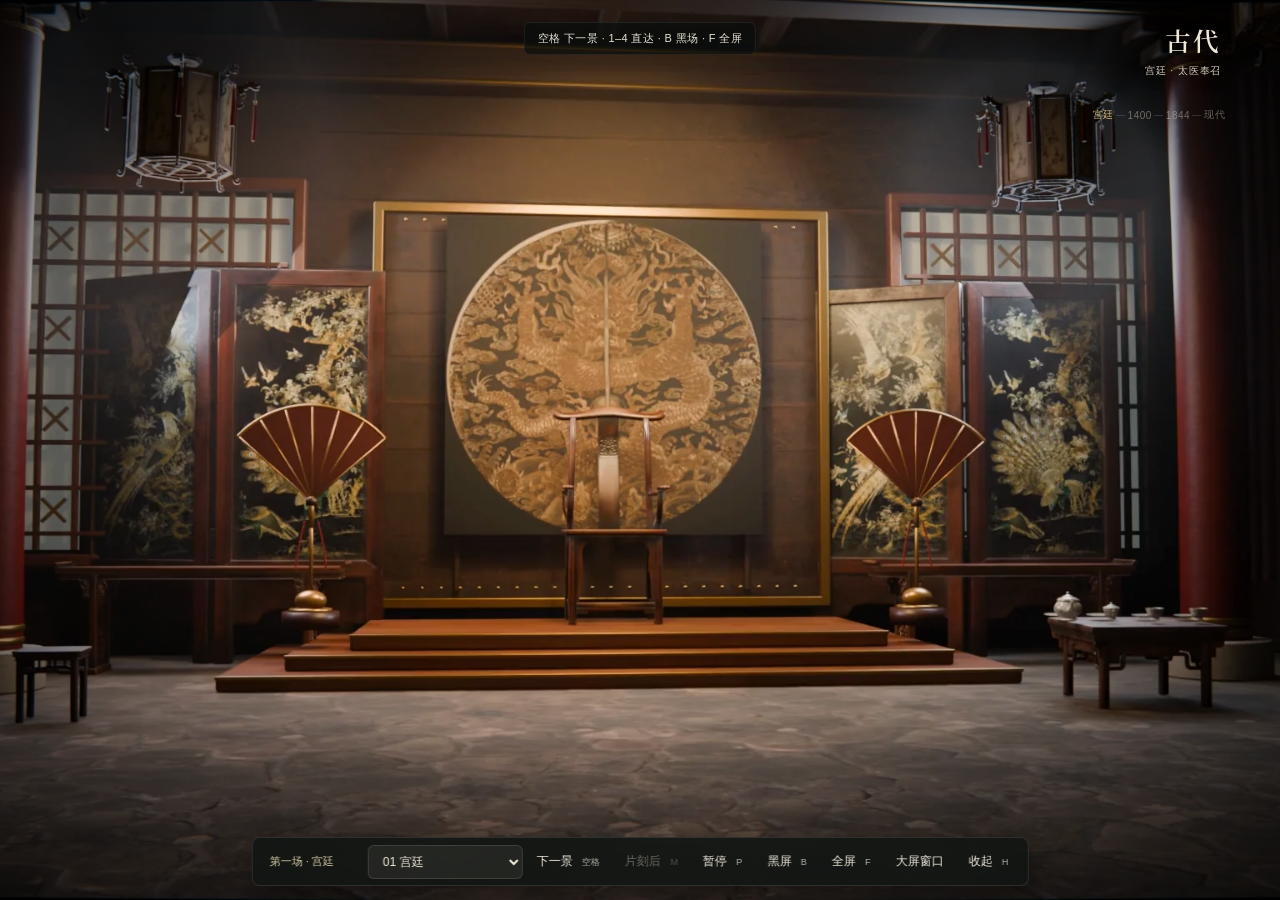
==== index.html @ 37d849ab "Deploy four-scene medical history stage v2" ====
<!doctype html>
<html lang="zh-CN">
<head>
  <meta charset="utf-8">
  <meta name="viewport" content="width=device-width,initial-scale=1,viewport-fit=cover">
  <meta name="color-scheme" content="dark">
  <meta name="theme-color" content="#080b0a">
  <meta name="apple-mobile-web-app-capable" content="yes">
  <title>陛下，请张嘴 · 沉浸式舞台</title>
  <link rel="icon" href="data:,">
  <link rel="stylesheet" href="player.css?v=8">
</head>
<body>
  <main id="stage" data-cue="palace" aria-label="《陛下，请张嘴》动态舞台">
    <video id="palace" class="scene-media visible" muted playsinline loop preload="auto" poster="media/palace-poster.webp">
      <source src="media/palace-loop.mp4" type="video/mp4">
    </video>
    <video id="clinic" class="scene-media" muted playsinline loop preload="metadata" poster="media/clinic-poster.webp">
      <source src="media/clinic-loop.mp4" type="video/mp4">
    </video>
    <video id="hartford" class="scene-media" muted playsinline loop preload="metadata" poster="media/hartford-poster.webp">
      <source src="media/hartford-loop.mp4" type="video/mp4">
    </video>
    <video id="barber" class="scene-media" muted playsinline loop preload="metadata" poster="media/barber-poster.webp">
      <source src="media/barber-loop.mp4" type="video/mp4">
    </video>

    <div id="grade" aria-hidden="true"></div>
    <div id="vignette" aria-hidden="true"></div>
    <canvas id="transition" aria-hidden="true"></canvas>
    <div id="blackout" aria-hidden="true"></div>

    <header id="era" aria-live="polite">
      <span id="era-year">古代</span>
      <span id="era-place">宫廷 · 太医奉召</span>
    </header>

    <div id="chronology" aria-label="剧情时代">
      <span class="era-node active" data-era-node="0">宫廷</span>
      <span class="era-node" data-era-node="1">1400</span>
      <span class="era-node" data-era-node="2">1844</span>
      <span class="era-node" data-era-node="3">现代</span>
    </div>

    <section id="dentalFeed" aria-label="口内摄像示意">
      <div class="feed-head"><span class="feed-live"></span><span>口内摄像</span><span>检查中</span></div>
      <svg class="tooth-graphic" viewBox="0 0 160 140" role="img" aria-label="磨牙口内影像示意">
        <defs>
          <linearGradient id="toothIvory" x1="0" y1="0" x2="0" y2="1">
            <stop offset="0" stop-color="#f6f0df"/>
            <stop offset=".55" stop-color="#dfd4ba"/>
            <stop offset="1" stop-color="#b5a98d"/>
          </linearGradient>
          <radialGradient id="oralHaze" cx=".5" cy=".42" r=".62">
            <stop offset="0" stop-color="#263c3a"/>
            <stop offset=".58" stop-color="#101c1c"/>
            <stop offset="1" stop-color="#060b0b"/>
          </radialGradient>
        </defs>
        <rect width="160" height="140" fill="url(#oralHaze)"/>
        <path class="tooth-shadow" d="M80 18C68 14 58 19 54 30C49 43 54 56 62 66C68 74 67 86 66 98C65 113 69 125 76 126C82 127 83 113 85 102C87 94 91 94 94 102C97 112 98 126 104 126C112 126 114 112 112 97C110 84 114 73 120 64C127 53 127 38 119 28C111 18 98 17 88 25C85 27 83 27 80 18Z"/>
        <path class="tooth-fill" d="M80 18C68 14 58 19 54 30C49 43 54 56 62 66C68 74 67 86 66 98C65 113 69 125 76 126C82 127 83 113 85 102C87 94 91 94 94 102C97 112 98 126 104 126C112 126 114 112 112 97C110 84 114 73 120 64C127 53 127 38 119 28C111 18 98 17 88 25C85 27 83 27 80 18Z"/>
        <path class="tooth-neck" d="M54 69C70 77 92 77 111 67"/>
        <path class="tooth-groove" d="M69 30C69 43 72 55 78 66M89 30C89 43 85 56 81 66"/>
        <path class="tooth-root" d="M70 78C68 92 69 108 73 119M101 77C105 91 103 107 99 118"/>
        <line class="scan-line" x1="8" y1="12" x2="152" y2="12"/>
      </svg>
      <div class="feed-meta"><span>影像</span><span>患牙 · 待检查</span></div>
    </section>

    <div id="moment" aria-live="polite">片刻后</div>
    <div id="warp" aria-hidden="true">
      <div class="warp-ring ring-one"></div>
      <div class="warp-ring ring-two"></div>
      <div class="warp-ring ring-three"></div>
      <span id="warpLabel">先到现代</span>
    </div>
    <div id="portal" aria-hidden="true">
      <div class="portal-core"></div>
      <div class="portal-ray"></div>
    </div>

    <div id="hint" aria-live="polite">空格 下一景 · 1–4 直达 · B 黑场 · F 全屏</div>

    <nav id="hud" aria-label="舞台控制">
      <span id="state">第一场 · 宫廷</span>
      <label class="scene-picker" aria-label="选择剧情画面">
        <select id="sceneSelect">
          <option value="0">01 宫廷</option>
          <option value="1">02 1400 理发铺</option>
          <option value="2">03 1844 哈特福德</option>
          <option value="3">04 现代口腔科</option>
        </select>
      </label>
      <button id="next">下一景 <kbd>空格</kbd></button>
      <button id="momentButton">片刻后 <kbd>M</kbd></button>
      <button id="pause">暂停 <kbd>P</kbd></button>
      <button id="black">黑屏 <kbd>B</kbd></button>
      <button id="fullscreen">全屏 <kbd>F</kbd></button>
      <button id="openOutput" title="让大屏与笔记本分别显示">大屏窗口</button>
      <button id="hide">收起 <kbd>H</kbd></button>
    </nav>

    <button id="start" hidden>点击播放</button>
    <div id="error" role="alert" hidden></div>

    <section id="portraitGate" aria-label="横屏提示">
      <div class="landscape-mark" aria-hidden="true">
        <svg viewBox="0 0 64 64"><path d="M21 9h27c4 0 7 3 7 7v27c0 4-3 7-7 7H21c-4 0-7-3-7-7V16c0-4 3-7 7-7Z"/><path d="M9 22V9h13M28 42 17 53m0 0v-8m0 8h8"/></svg>
      </div>
      <h2>请横屏观看</h2>
      <p>舞台会自动铺满屏幕</p>
      <button id="enterLandscape">进入全屏</button>
    </section>
  </main>
  <script src="player.js?v=8"></script>
</body>
</html>
---- player.css ----
@font-face {
  font-family: "StageSerif";
  src: url("assets/fonts/stage-title.ttf") format("truetype");
  font-display: swap;
  font-weight: 600;
}

:root {
  color-scheme: dark;
  --ink: #f2ecdf;
  --muted: #c2beb3;
  --accent: #d7b878;
  --accent-rgb: 215, 184, 120;
  --panel: #101412d9;
  --line: #ffffff24;
}

* {
  box-sizing: border-box;
}

html,
body {
  width: 100%;
  height: 100%;
  margin: 0;
  overflow: hidden;
  background: #000;
  color: var(--ink);
  font-family: "Microsoft YaHei", "Noto Sans SC", "Segoe UI", sans-serif;
}

button,
select {
  font: inherit;
  color: inherit;
}

button {
  border: 1px solid transparent;
  border-radius: 6px;
  background: transparent;
  padding: 8px 10px;
  cursor: pointer;
  white-space: nowrap;
}

button:hover {
  background: #ffffff13;
}

button:focus-visible,
select:focus-visible {
  outline: 2px solid var(--accent);
  outline-offset: 2px;
}

button:disabled {
  cursor: wait;
  opacity: 0.4;
}

kbd {
  margin-left: 6px;
  color: #b4b1a8;
  font: 9px/1 "Segoe UI", sans-serif;
}

#stage {
  position: fixed;
  inset: 0;
  width: 100vw;
  height: 100vh;
  height: 100dvh;
  overflow: hidden;
  isolation: isolate;
  background: #070908;
}

.scene-media {
  position: absolute;
  inset: 0;
  width: 100%;
  height: 100%;
  object-fit: cover;
  object-position: center 52%;
  opacity: 0;
  filter: saturate(0.94) contrast(1.03);
  transition: opacity 0.45s ease;
  background: #080a09;
}

.scene-media.visible {
  opacity: 1;
}

#stage[data-cue="barber"] #barber {
  object-position: center 49%;
}

#grade,
#vignette,
#transition,
#blackout {
  position: absolute;
  inset: 0;
  pointer-events: none;
}

#grade {
  z-index: 1;
  background:
    linear-gradient(180deg, #07090824 0%, transparent 24%, transparent 72%, #05070678 100%),
    radial-gradient(ellipse at 14% 28%, rgb(var(--accent-rgb) / 0.08), transparent 42%);
  transition: background 0.8s ease;
}

#stage[data-cue="clinic"] {
  --accent: #a9d8d2;
  --accent-rgb: 169, 216, 210;
}

#stage[data-cue="clinic"] #grade {
  background:
    linear-gradient(180deg, #eafaff13, transparent 30%, transparent 68%, #06212552),
    radial-gradient(ellipse at 82% 22%, #d9fff224, transparent 40%);
}

#stage[data-cue="hartford"] {
  --accent: #c9a469;
  --accent-rgb: 201, 164, 105;
}

#stage[data-cue="hartford"] #grade {
  background:
    linear-gradient(180deg, #0d14101f, transparent 25%, transparent 70%, #05050490),
    linear-gradient(110deg, transparent 45%, #d9f1ff0d 66%, transparent 78%);
}

#stage[data-cue="barber"] {
  --accent: #c68c52;
  --accent-rgb: 198, 140, 82;
}

#stage[data-cue="barber"] #grade {
  background:
    linear-gradient(180deg, #0c070322, transparent 24%, transparent 68%, #08040298),
    radial-gradient(ellipse at 20% 44%, #d8833720, transparent 42%);
}

#stage[data-cue="return"] {
  --accent: #e2c486;
  --accent-rgb: 226, 196, 134;
}

#vignette {
  z-index: 1;
  background: radial-gradient(ellipse at center, transparent 48%, #0000005c 76%, #000000b8 100%);
}

#transition {
  z-index: 3;
  width: 100%;
  height: 100%;
  opacity: 0;
}

#blackout {
  z-index: 20;
  background: #000;
  opacity: 0;
  transition: opacity 0.2s ease;
}

#blackout.active {
  opacity: 1;
}

#era {
  position: absolute;
  z-index: 5;
  top: max(22px, env(safe-area-inset-top));
  right: max(3.5vw, env(safe-area-inset-right));
  display: flex;
  flex-direction: column;
  align-items: flex-end;
  gap: 6px;
  padding-right: 14px;
  border-right: 1px solid rgb(var(--accent-rgb) / 0.55);
  color: #eee6d7;
  text-align: right;
  text-shadow: 0 2px 14px #000c;
  pointer-events: none;
}

#era-year {
  font-family: "StageSerif", "Songti SC", SimSun, serif;
  font-size: clamp(20px, 2vw, 38px);
  font-weight: 600;
  letter-spacing: 0.08em;
}

#era-place {
  color: #d4ccbc;
  font-size: clamp(10px, 0.82vw, 16px);
  letter-spacing: 0.08em;
}

#stage[data-cue="clinic"] #era {
  color: #133f40;
  text-shadow: 0 2px 18px #ffffffb8;
  border-color: #235c5e99;
}

#stage[data-cue="clinic"] #era {
  border-radius: 6px;
}

#stage[data-cue="clinic"] #era {
  padding: 8px 14px;
  background: #effffd52;
  backdrop-filter: blur(7px);
}

#stage[data-cue="clinic"] #era-place {
  color: #315d5e;
}

#chronology {
  position: absolute;
  z-index: 5;
  top: 104px;
  right: max(3.9vw, env(safe-area-inset-right));
  display: flex;
  align-items: center;
  gap: 4px;
  color: #bdb7aa;
  font-size: 10px;
  letter-spacing: 0.05em;
  pointer-events: none;
}

.era-node {
  position: relative;
  padding: 4px 5px;
  opacity: 0.52;
}

.era-node + .era-node::before {
  content: "";
  position: absolute;
  top: 50%;
  left: -7px;
  width: 9px;
  height: 1px;
  background: #ffffff45;
}

.era-node.active {
  color: var(--accent);
  opacity: 1;
}

.era-node.passed {
  opacity: 0.82;
}

#stage[data-cue="clinic"] #chronology {
  color: #456c6d;
  text-shadow: 0 1px 8px #fff;
}

#hint {
  position: absolute;
  z-index: 6;
  top: max(22px, env(safe-area-inset-top));
  left: 50%;
  padding: 8px 13px;
  border: 1px solid #ffffff13;
  border-radius: 6px;
  background: #0b0f0db3;
  color: #e6e0d3;
  font-size: 11px;
  letter-spacing: 0.035em;
  white-space: nowrap;
  pointer-events: none;
  transform: translateX(-50%);
  transition: opacity 0.3s ease;
}

#hud {
  position: absolute;
  z-index: 10;
  left: 50%;
  bottom: max(14px, env(safe-area-inset-bottom));
  display: flex;
  align-items: center;
  gap: 3px;
  max-width: calc(100vw - 24px);
  padding: 6px 8px;
  border: 1px solid #ffffff1c;
  border-radius: 8px;
  background: var(--panel);
  box-shadow: 0 10px 36px #0008;
  font-size: 12px;
  backdrop-filter: blur(18px);
  transform: translateX(-50%);
  transition: opacity 0.25s ease, transform 0.25s ease;
}

#state {
  min-width: 104px;
  padding: 0 9px;
  color: #d8cba9;
  font-size: 11px;
  white-space: nowrap;
}

.scene-picker {
  position: relative;
}

#sceneSelect {
  min-width: 122px;
  height: 34px;
  padding: 0 28px 0 10px;
  border: 1px solid #ffffff1f;
  border-radius: 6px;
  color: #f1eadb;
  background: #f1eadb12;
  font-size: 12px;
  cursor: pointer;
}

#sceneSelect option {
  color: #eee8dc;
  background: #151a18;
}

body.ui-hidden #hud {
  opacity: 0;
  pointer-events: none;
  transform: translate(-50%, 12px);
}

body.ui-hidden #hint {
  opacity: 0;
}

body.ui-hidden #stage {
  cursor: none;
}

body.output #hud,
body.output #hint,
body.output #portraitGate {
  display: none;
}

body.blacked #era,
body.blacked #chronology,
body.blacked #dentalFeed,
body.blacked #moment,
body.blacked #warp,
body.blacked #portal,
body.blacked #hint,
body.blacked #hud {
  display: none;
}

#dentalFeed {
  position: absolute;
  z-index: 6;
  right: 4%;
  bottom: 17%;
  width: clamp(126px, 10.5vw, 176px);
  padding: 7px;
  border: 1px solid #a4d8d254;
  border-radius: 8px;
  color: #dffbf8;
  background: #071314c4;
  box-shadow: 0 8px 24px #00151666;
  opacity: 0;
  pointer-events: none;
  transform: translateY(10px);
  transition: opacity 0.45s ease, transform 0.45s ease;
  backdrop-filter: blur(8px);
}

#stage[data-cue="clinic"] #dentalFeed {
  opacity: 1;
  transform: translateY(0);
}

.feed-head,
.feed-meta {
  display: flex;
  align-items: center;
  justify-content: space-between;
  gap: 8px;
  color: #9cc8c5;
  font-size: 9px;
  letter-spacing: 0.06em;
}

.feed-live {
  width: 5px;
  height: 5px;
  border-radius: 50%;
  background: #7fe1cf;
  box-shadow: 0 0 9px #7fe1cf;
}

.tooth-graphic {
  display: block;
  width: 100%;
  height: clamp(98px, 12.5vh, 132px);
  margin: 5px 0 2px;
  overflow: hidden;
  border-top: 1px solid #b5e5df1a;
  border-bottom: 1px solid #b5e5df1a;
  background: #071110;
}

.tooth-shadow {
  fill: #0007;
  transform: translate(2px, 3px);
}

.tooth-fill {
  fill: url("#toothIvory");
  stroke: #efe5cfcc;
  stroke-width: 1.4;
}

.tooth-neck,
.tooth-root {
  fill: none;
  stroke: #756a55a8;
  stroke-width: 1.3;
  stroke-linecap: round;
}

.tooth-groove {
  fill: none;
  stroke: #8d7e6299;
  stroke-width: 1.4;
  stroke-linecap: round;
}

.scan-line {
  stroke: #88e4d2;
  stroke-width: 1.4;
  filter: drop-shadow(0 0 5px #7fe9d6);
  animation: dentalScan 2.8s linear infinite;
}

#moment {
  position: absolute;
  z-index: 7;
  top: 50%;
  left: 50%;
  padding: 12px 28px;
  border-top: 1px solid #d6e9e343;
  border-bottom: 1px solid #d6e9e343;
  color: #1a4444;
  background: #e9f5f2c7;
  font-family: StageSerif, "Songti SC", SimSun, serif;
  font-size: clamp(28px, 3.4vw, 58px);
  letter-spacing: 0.24em;
  opacity: 0;
  pointer-events: none;
  transform: translate(-50%, -50%) scale(0.94);
  white-space: nowrap;
}

#moment.active {
  animation: momentCard 3.2s ease both;
}

#warp {
  position: absolute;
  z-index: 4;
  inset: 0;
  display: grid;
  place-items: center;
  overflow: hidden;
  opacity: 0;
  pointer-events: none;
}

#warp.active {
  opacity: 1;
}

#warp::before {
  content: "";
  position: absolute;
  inset: 8%;
  border: 1px solid #d5edff45;
  border-radius: 50%;
  filter: blur(1px);
  animation: warpPulse 2.2s ease-out both;
}

.warp-ring {
  position: absolute;
  border: 1px solid #e9f9ff7a;
  border-radius: 50%;
  box-shadow: 0 0 40px #9ed5e555, inset 0 0 30px #d9edf055;
  animation: warpRing 2.4s cubic-bezier(0.2, 0.7, 0.2, 1) both;
}

.ring-one {
  width: 14vmin;
  height: 14vmin;
}

.ring-two {
  width: 34vmin;
  height: 34vmin;
  animation-delay: 0.1s;
}

.ring-three {
  width: 62vmin;
  height: 62vmin;
  animation-delay: 0.2s;
}

#warpLabel {
  position: relative;
  color: #effbff;
  font-family: StageSerif, "Songti SC", SimSun, serif;
  font-size: clamp(18px, 1.7vw, 32px);
  letter-spacing: 0.38em;
  text-shadow: 0 0 24px #b9e7f0;
  animation: warpLabel 2.3s ease both;
}

#portal {
  position: absolute;
  z-index: 8;
  top: 0;
  right: 0;
  width: 30vw;
  height: 100%;
  overflow: hidden;
  opacity: 0;
  pointer-events: none;
}

#portal.active {
  animation: portalIn 2.8s ease-in-out both;
}

.portal-core {
  position: absolute;
  top: 50%;
  right: 5vw;
  width: min(24vw, 390px);
  aspect-ratio: 0.44;
  border: 2px solid #e7fbffd9;
  border-radius: 50%;
  background: #dffbff16;
  box-shadow:
    0 0 20px #c9f1ffc4,
    0 0 80px #a8dce788,
    inset 0 0 45px #d7f8ff8c;
  transform: translateY(-50%);
}

.portal-ray {
  position: absolute;
  top: -12%;
  right: 6vw;
  width: 30vw;
  height: 124%;
  background: linear-gradient(90deg, transparent, #d5f5ff1f 45%, #e9fcff59 51%, transparent);
  filter: blur(12px);
  transform: skewX(-7deg);
}

#portal span {
  position: absolute;
  top: 50%;
  right: 9.2vw;
  color: #f2ffff;
  font-family: StageSerif, "Songti SC", SimSun, serif;
  font-size: clamp(15px, 1.5vw, 26px);
  letter-spacing: 0.28em;
  writing-mode: vertical-rl;
  transform: translateY(-50%);
  text-shadow: 0 0 18px #d6f7ff;
}

#start {
  position: absolute;
  z-index: 15;
  top: 50%;
  left: 50%;
  padding: 13px 24px;
  border-color: #e3d1aa80;
  background: #111b18e8;
  transform: translate(-50%, -50%);
}

#error {
  position: absolute;
  z-index: 15;
  left: 20px;
  bottom: 20px;
  max-width: min(500px, calc(100vw - 40px));
  padding: 10px 14px;
  border-radius: 6px;
  background: #3a1714e8;
  font-size: 12px;
}

#portraitGate {
  position: absolute;
  z-index: 50;
  inset: 0;
  display: none;
  place-items: center;
  align-content: center;
  gap: 10px;
  padding: 34px;
  background: #060807f2;
  text-align: center;
}

body.needs-landscape #portraitGate {
  display: grid;
}

.landscape-mark {
  display: grid;
  place-items: center;
  width: 76px;
  height: 76px;
  margin-bottom: 4px;
  border: 1px solid #d7c49744;
  border-radius: 50%;
  color: #d9c493;
}

.landscape-mark svg {
  width: 38px;
  fill: none;
  stroke: currentColor;
  stroke-width: 2.4;
  stroke-linecap: round;
  stroke-linejoin: round;
}

#portraitGate h2 {
  margin: 3px 0 0;
  font-family: StageSerif, "Songti SC", SimSun, serif;
  font-size: clamp(28px, 9vw, 40px);
  font-weight: 600;
  letter-spacing: 0.12em;
}

#portraitGate p {
  margin: 0 0 8px;
  color: #aaa59a;
  font-size: 13px;
  letter-spacing: 0.06em;
}

#enterLandscape {
  padding: 11px 24px;
  border-color: #dfca936b;
  background: #d8c28d17;
  color: #ede0c3;
}

@keyframes dentalScan {
  0% { transform: translateY(-2px); opacity: 0; }
  12% { opacity: 1; }
  82% { opacity: 1; }
  100% { transform: translateY(122px); opacity: 0; }
}

@keyframes momentCard {
  0% { opacity: 0; transform: translate(-50%, -50%) scale(0.94); }
  10%, 74% { opacity: 1; transform: translate(-50%, -50%) scale(1); }
  100% { opacity: 0; transform: translate(-50%, -50%) scale(1.02); }
}

@keyframes warpRing {
  0% { opacity: 0; transform: scale(0.35); }
  20% { opacity: 0.8; }
  100% { opacity: 0; transform: scale(2.2); }
}

@keyframes warpPulse {
  0% { opacity: 0; transform: scale(0.88); }
  26% { opacity: 0.8; }
  100% { opacity: 0; transform: scale(1.12); }
}

@keyframes warpLabel {
  0%, 8% { opacity: 0; letter-spacing: 0.58em; filter: blur(6px); }
  28%, 72% { opacity: 1; letter-spacing: 0.38em; filter: blur(0); }
  100% { opacity: 0; letter-spacing: 0.2em; filter: blur(4px); }
}

@keyframes portalIn {
  0% { opacity: 0; transform: translateX(24%); filter: blur(6px); }
  18%, 68% { opacity: 1; transform: translateX(0); filter: blur(0); }
  100% { opacity: 0; transform: translateX(8%); filter: blur(4px); }
}

@media (prefers-reduced-motion: reduce) {
  .scene-media,
  #dentalFeed,
  .scan-line,
  #warp,
  #portal {
    animation: none !important;
    transition: none !important;
  }
}

@media (max-width: 1120px) {
  #hint {
    display: none;
  }

  #hud {
    gap: 1px;
    padding: 5px 6px;
  }

  #state {
    display: none;
  }

  #hud kbd {
    display: none;
  }

  #chronology {
    top: 86px;
  }
}

@media (max-width: 820px) and (orientation: landscape) {
  #era {
    top: max(11px, env(safe-area-inset-top));
    right: 18px;
  }

  #chronology,
  #openOutput,
  #momentButton {
    display: none;
  }

  #dentalFeed {
    right: 3%;
    bottom: 17%;
    width: 132px;
  }

  .tooth-graphic {
    height: 104px;
  }

  #hud {
    right: max(8px, env(safe-area-inset-right));
    bottom: max(7px, env(safe-area-inset-bottom));
    left: max(8px, env(safe-area-inset-left));
    justify-content: center;
    flex-wrap: wrap;
    max-width: none;
    font-size: 11px;
    transform: none;
  }

  #hud button {
    padding: 7px 8px;
  }

  #sceneSelect {
    min-width: 112px;
    height: 31px;
    font-size: 11px;
  }

  body.ui-hidden #hud {
    transform: translateY(10px);
  }
}

@media (max-width: 620px) and (orientation: landscape) {
  #pause {
    display: none;
  }

  #dentalFeed {
    bottom: 23%;
  }
}

@media (max-height: 500px) and (orientation: landscape) {
  #dentalFeed {
    bottom: 22%;
    width: 118px;
  }

  .tooth-graphic {
    height: 88px;
  }

  .feed-head,
  .feed-meta {
    font-size: 8px;
  }
}
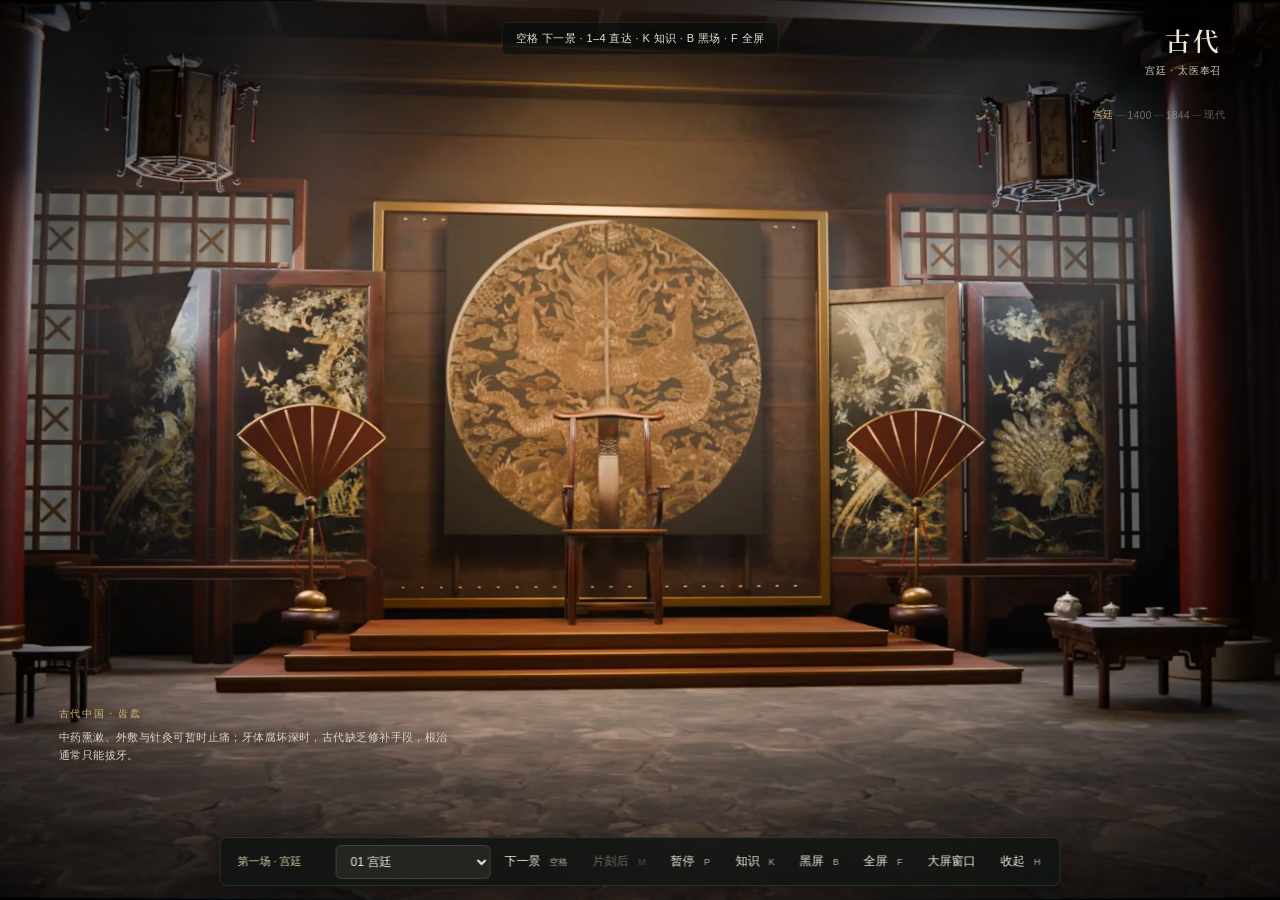
==== commit d564c779: "Align stage with four-scene script and knowledge layer" ====
--- a/index.html
+++ b/index.html
@@ -8,7 +8,7 @@
   <meta name="apple-mobile-web-app-capable" content="yes">
   <title>陛下，请张嘴 · 沉浸式舞台</title>
   <link rel="icon" href="data:,">
-  <link rel="stylesheet" href="player.css?v=8">
+  <link rel="stylesheet" href="player.css?v=9">
 </head>
 <body>
   <main id="stage" data-cue="palace" aria-label="《陛下，请张嘴》动态舞台">
@@ -34,6 +34,11 @@
       <span id="era-year">古代</span>
       <span id="era-place">宫廷 · 太医奉召</span>
     </header>
+
+    <aside id="knowledge" aria-live="polite">
+      <span id="knowledge-kicker">古代中国 · 齿蠹</span>
+      <p id="knowledge-text">中药熏漱、外敷与针灸可暂时止痛；牙体腐坏深时，古代缺乏修补手段，根治通常只能拔牙。</p>
+    </aside>
 
     <div id="chronology" aria-label="剧情时代">
       <span class="era-node active" data-era-node="0">宫廷</span>
@@ -80,7 +85,7 @@
       <div class="portal-ray"></div>
     </div>
 
-    <div id="hint" aria-live="polite">空格 下一景 · 1–4 直达 · B 黑场 · F 全屏</div>
+    <div id="hint" aria-live="polite">空格 下一景 · 1–4 直达 · K 知识 · B 黑场 · F 全屏</div>
 
     <nav id="hud" aria-label="舞台控制">
       <span id="state">第一场 · 宫廷</span>
@@ -95,6 +100,7 @@
       <button id="next">下一景 <kbd>空格</kbd></button>
       <button id="momentButton">片刻后 <kbd>M</kbd></button>
       <button id="pause">暂停 <kbd>P</kbd></button>
+      <button id="knowledgeToggle" aria-pressed="true">知识 <kbd>K</kbd></button>
       <button id="black">黑屏 <kbd>B</kbd></button>
       <button id="fullscreen">全屏 <kbd>F</kbd></button>
       <button id="openOutput" title="让大屏与笔记本分别显示">大屏窗口</button>
@@ -113,6 +119,6 @@
       <button id="enterLandscape">进入全屏</button>
     </section>
   </main>
-  <script src="player.js?v=8"></script>
+  <script src="player.js?v=9"></script>
 </body>
 </html>
--- a/player.css
+++ b/player.css
@@ -224,6 +224,50 @@
 
 #stage[data-cue="clinic"] #era-place {
   color: #315d5e;
+}
+
+#knowledge {
+  position: absolute;
+  z-index: 5;
+  bottom: 15%;
+  left: max(3.5vw, env(safe-area-inset-left));
+  width: min(410px, 34vw);
+  padding-left: 14px;
+  border-left: 1px solid rgb(var(--accent-rgb) / 0.62);
+  color: #ddd3c1;
+  text-shadow: 0 2px 14px #000d;
+  pointer-events: none;
+  transition: opacity 0.35s ease, transform 0.35s ease, visibility 0.35s;
+}
+
+#knowledge-kicker {
+  display: block;
+  margin-bottom: 7px;
+  color: var(--accent);
+  font-size: clamp(10px, 0.78vw, 14px);
+  letter-spacing: 0.16em;
+}
+
+#knowledge p {
+  margin: 0;
+  font-size: clamp(11px, 0.86vw, 16px);
+  line-height: 1.7;
+  letter-spacing: 0.04em;
+}
+
+#stage[data-cue="clinic"] #knowledge {
+  color: #214849;
+  text-shadow: 0 1px 10px #ffffffcc;
+}
+
+#stage[data-cue="clinic"] #knowledge-kicker {
+  color: #2f6666;
+}
+
+body.knowledge-hidden #knowledge {
+  visibility: hidden;
+  opacity: 0;
+  transform: translateY(8px);
 }
 
 #chronology {
@@ -359,6 +403,7 @@
 
 body.blacked #era,
 body.blacked #chronology,
+body.blacked #knowledge,
 body.blacked #dentalFeed,
 body.blacked #moment,
 body.blacked #warp,
@@ -745,6 +790,11 @@
   #chronology {
     top: 86px;
   }
+
+  #knowledge {
+    bottom: 14%;
+    width: min(390px, 44vw);
+  }
 }
 
 @media (max-width: 820px) and (orientation: landscape) {
@@ -763,6 +813,12 @@
     right: 3%;
     bottom: 17%;
     width: 132px;
+  }
+
+  #knowledge {
+    bottom: 29%;
+    left: 3%;
+    width: 47vw;
   }
 
   .tooth-graphic {
@@ -803,6 +859,16 @@
   #dentalFeed {
     bottom: 23%;
   }
+
+  #knowledge {
+    bottom: 34%;
+    width: 52vw;
+  }
+
+  #knowledge p {
+    font-size: 10px;
+    line-height: 1.45;
+  }
 }
 
 @media (max-height: 500px) and (orientation: landscape) {
@@ -811,6 +877,10 @@
     width: 118px;
   }
 
+  #knowledge {
+    bottom: 31%;
+  }
+
   .tooth-graphic {
     height: 88px;
   }
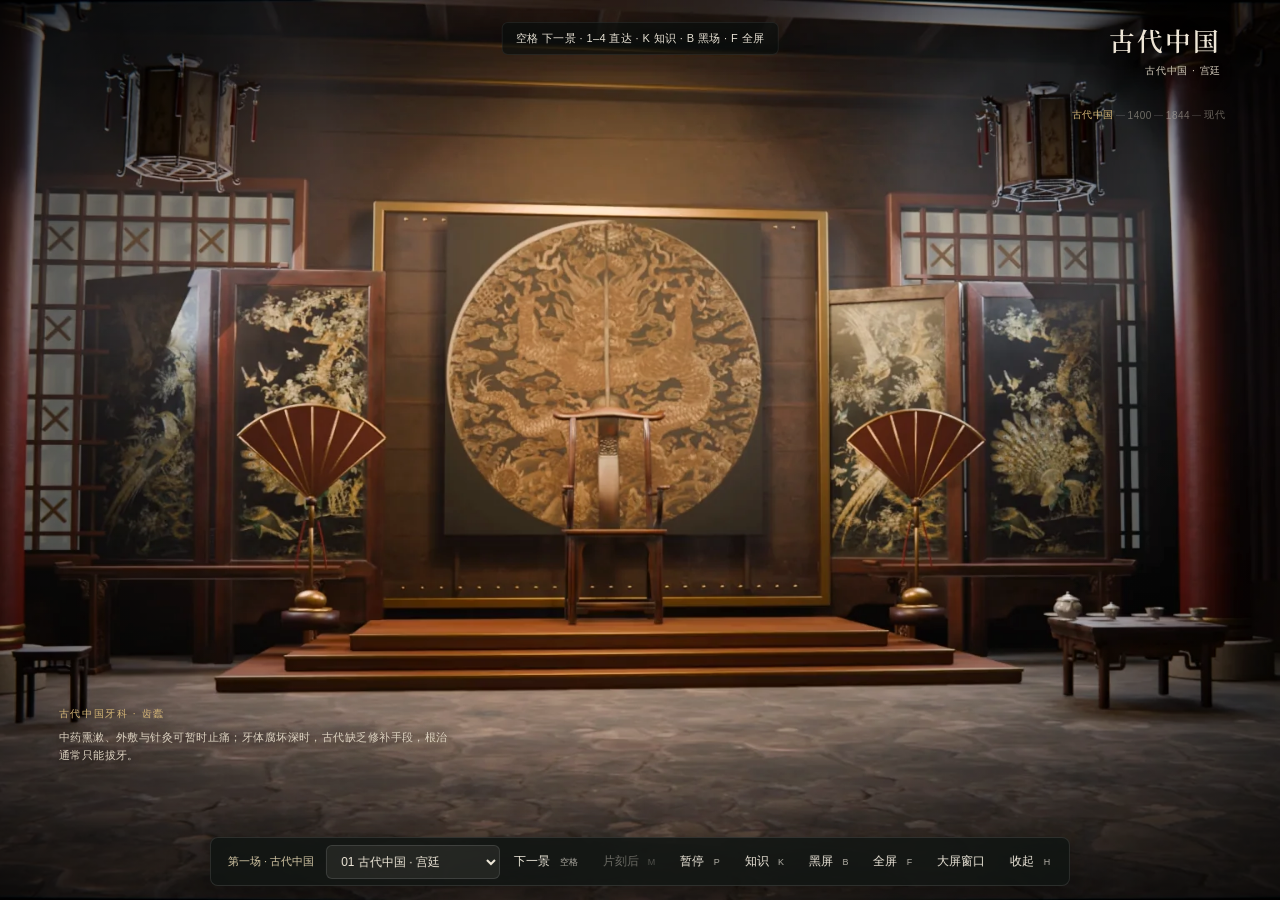
==== commit 5978c281: "Align v2 with latest script and publish source docx" ====
--- a/index.html
+++ b/index.html
@@ -6,12 +6,12 @@
   <meta name="color-scheme" content="dark">
   <meta name="theme-color" content="#080b0a">
   <meta name="apple-mobile-web-app-capable" content="yes">
-  <title>陛下，请张嘴 · 沉浸式舞台</title>
+  <title>朕的牙疼漫游 · 沉浸式舞台</title>
   <link rel="icon" href="data:,">
   <link rel="stylesheet" href="player.css?v=9">
 </head>
 <body>
-  <main id="stage" data-cue="palace" aria-label="《陛下，请张嘴》动态舞台">
+  <main id="stage" data-cue="palace" aria-label="《朕的牙疼漫游》动态舞台">
     <video id="palace" class="scene-media visible" muted playsinline loop preload="auto" poster="media/palace-poster.webp">
       <source src="media/palace-loop.mp4" type="video/mp4">
     </video>
@@ -31,17 +31,17 @@
     <div id="blackout" aria-hidden="true"></div>
 
     <header id="era" aria-live="polite">
-      <span id="era-year">古代</span>
-      <span id="era-place">宫廷 · 太医奉召</span>
+      <span id="era-year">古代中国</span>
+      <span id="era-place">古代中国 · 宫廷</span>
     </header>
 
     <aside id="knowledge" aria-live="polite">
-      <span id="knowledge-kicker">古代中国 · 齿蠹</span>
+      <span id="knowledge-kicker">古代中国牙科 · 齿蠹</span>
       <p id="knowledge-text">中药熏漱、外敷与针灸可暂时止痛；牙体腐坏深时，古代缺乏修补手段，根治通常只能拔牙。</p>
     </aside>
 
     <div id="chronology" aria-label="剧情时代">
-      <span class="era-node active" data-era-node="0">宫廷</span>
+      <span class="era-node active" data-era-node="0">古代中国</span>
       <span class="era-node" data-era-node="1">1400</span>
       <span class="era-node" data-era-node="2">1844</span>
       <span class="era-node" data-era-node="3">现代</span>
@@ -91,9 +91,9 @@
       <span id="state">第一场 · 宫廷</span>
       <label class="scene-picker" aria-label="选择剧情画面">
         <select id="sceneSelect">
-          <option value="0">01 宫廷</option>
-          <option value="1">02 1400 理发铺</option>
-          <option value="2">03 1844 哈特福德</option>
+          <option value="0">01 古代中国 · 宫廷</option>
+          <option value="1">02 1400 · 理发外科铺</option>
+          <option value="2">03 1844 · 笑气实验</option>
           <option value="3">04 现代口腔科</option>
         </select>
       </label>
@@ -119,6 +119,6 @@
       <button id="enterLandscape">进入全屏</button>
     </section>
   </main>
-  <script src="player.js?v=9"></script>
+  <script src="player.js?v=10"></script>
 </body>
 </html>
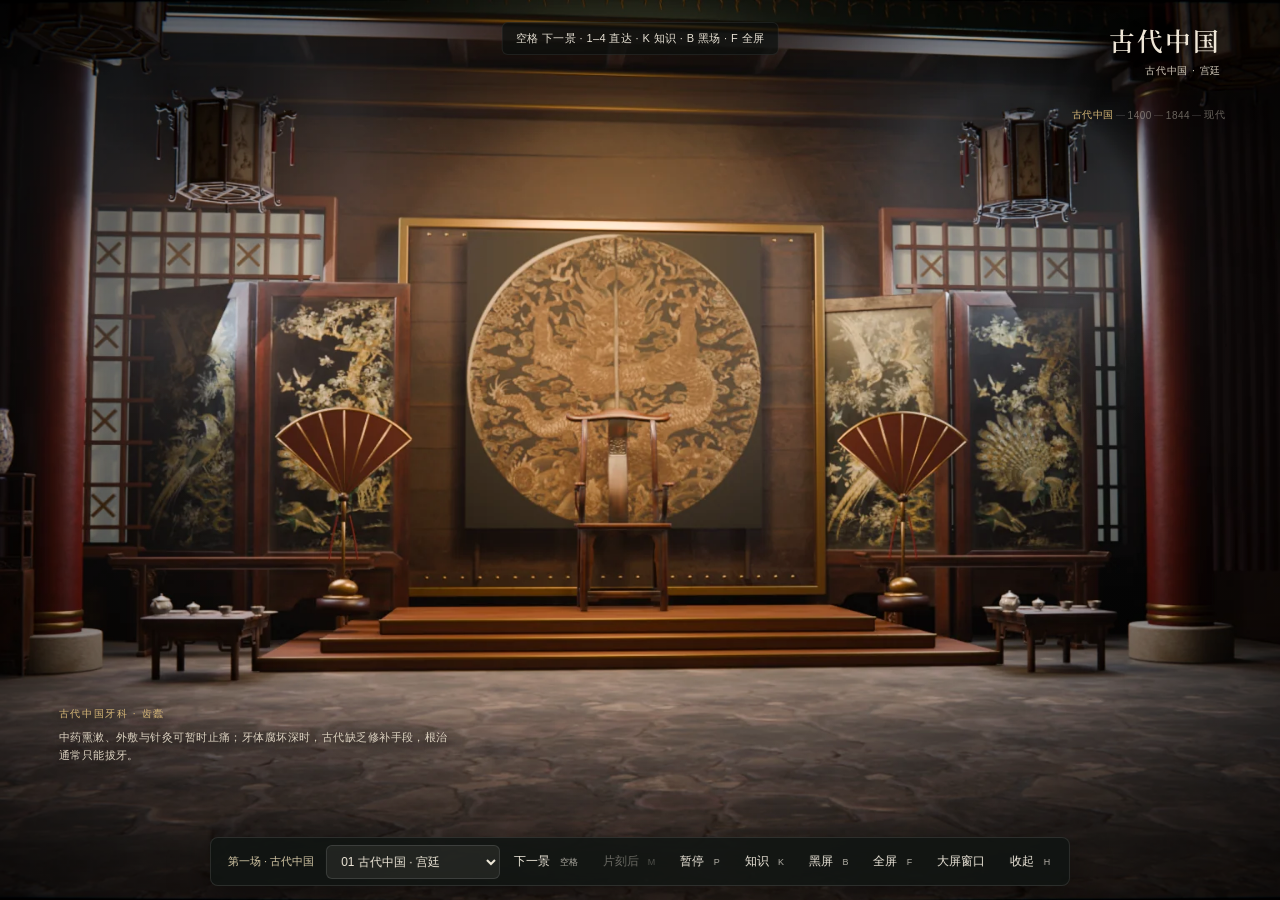
==== commit 6792c09f: "Restore scene furniture and bust media cache" ====
--- a/index.html
+++ b/index.html
@@ -12,17 +12,17 @@
 </head>
 <body>
   <main id="stage" data-cue="palace" aria-label="《朕的牙疼漫游》动态舞台">
-    <video id="palace" class="scene-media visible" muted playsinline loop preload="auto" poster="media/palace-poster.webp">
-      <source src="media/palace-loop.mp4" type="video/mp4">
+    <video id="palace" class="scene-media visible" muted playsinline loop preload="auto" poster="media/palace-poster.webp?v=20261027">
+      <source src="media/palace-loop.mp4?v=20261027" type="video/mp4">
     </video>
-    <video id="clinic" class="scene-media" muted playsinline loop preload="metadata" poster="media/clinic-poster.webp">
-      <source src="media/clinic-loop.mp4" type="video/mp4">
+    <video id="clinic" class="scene-media" muted playsinline loop preload="metadata" poster="media/clinic-poster.webp?v=20261027">
+      <source src="media/clinic-loop.mp4?v=20261027" type="video/mp4">
     </video>
-    <video id="hartford" class="scene-media" muted playsinline loop preload="metadata" poster="media/hartford-poster.webp">
-      <source src="media/hartford-loop.mp4" type="video/mp4">
+    <video id="hartford" class="scene-media" muted playsinline loop preload="metadata" poster="media/hartford-poster.webp?v=20261027">
+      <source src="media/hartford-loop.mp4?v=20261027" type="video/mp4">
     </video>
-    <video id="barber" class="scene-media" muted playsinline loop preload="metadata" poster="media/barber-poster.webp">
-      <source src="media/barber-loop.mp4" type="video/mp4">
+    <video id="barber" class="scene-media" muted playsinline loop preload="metadata" poster="media/barber-poster.webp?v=20261027">
+      <source src="media/barber-loop.mp4?v=20261027" type="video/mp4">
     </video>
 
     <div id="grade" aria-hidden="true"></div>
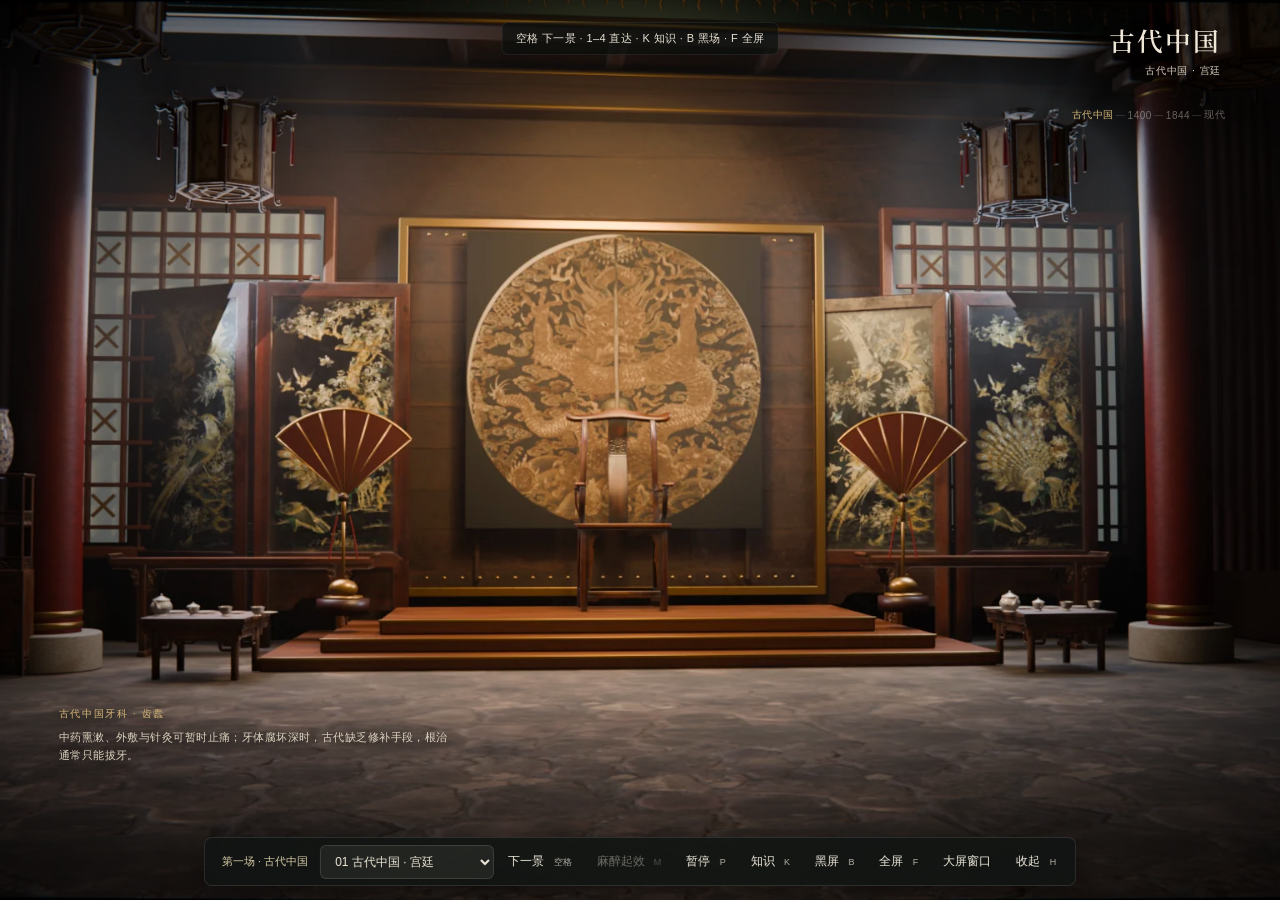
==== commit f1cc615c: "Sync v2 with 2026-10-28 script revision" ====
--- a/index.html
+++ b/index.html
@@ -73,7 +73,7 @@
       <div class="feed-meta"><span>影像</span><span>患牙 · 待检查</span></div>
     </section>
 
-    <div id="moment" aria-live="polite">片刻后</div>
+    <div id="moment" aria-live="polite">麻醉起效</div>
     <div id="warp" aria-hidden="true">
       <div class="warp-ring ring-one"></div>
       <div class="warp-ring ring-two"></div>
@@ -98,7 +98,7 @@
         </select>
       </label>
       <button id="next">下一景 <kbd>空格</kbd></button>
-      <button id="momentButton">片刻后 <kbd>M</kbd></button>
+      <button id="momentButton">麻醉起效 <kbd>M</kbd></button>
       <button id="pause">暂停 <kbd>P</kbd></button>
       <button id="knowledgeToggle" aria-pressed="true">知识 <kbd>K</kbd></button>
       <button id="black">黑屏 <kbd>B</kbd></button>
@@ -119,6 +119,6 @@
       <button id="enterLandscape">进入全屏</button>
     </section>
   </main>
-  <script src="player.js?v=10"></script>
+  <script src="player.js?v=11"></script>
 </body>
 </html>
